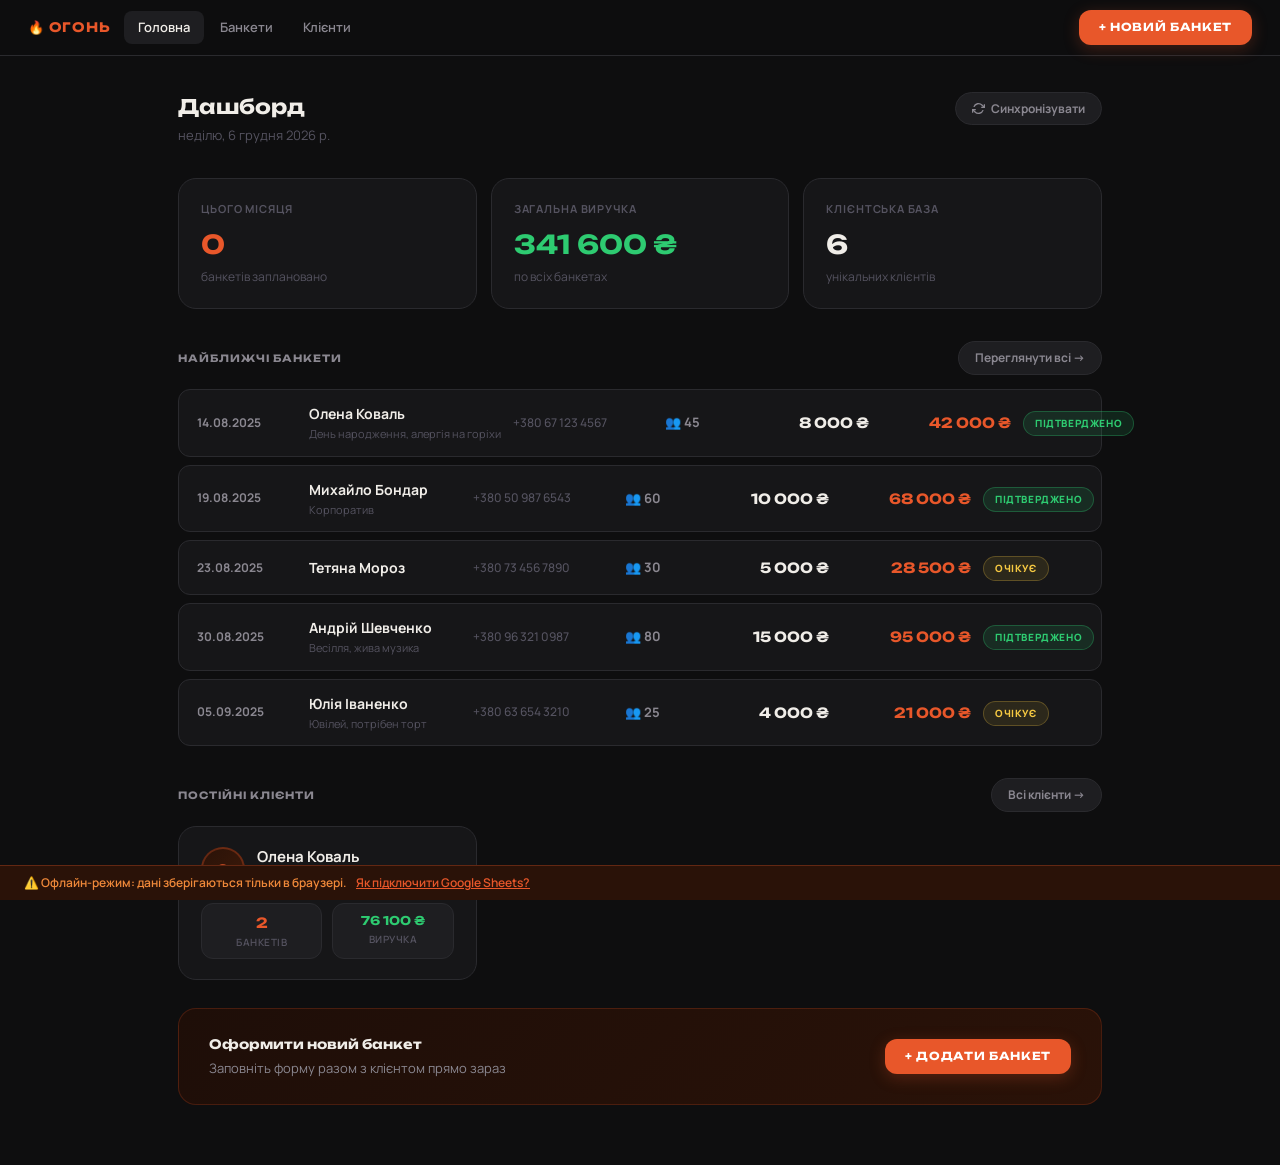
==== index.html @ e86dd775 "update" ====
<!DOCTYPE html>
<html lang="uk">
<head>
<meta charset="UTF-8"><meta name="viewport" content="width=device-width, initial-scale=1.0">
<title>Дашборд · ОГОнь Банкети</title>
<link rel="stylesheet" href="style.css">
</head>
<body>
<div class="top-bar">
  <div class="top-bar-logo" onclick="location.href='index.html'">🔥 ОГОнь</div>
  <nav class="top-bar-nav">
    <a class="nav-link active" href="index.html">Головна</a>
    <a class="nav-link" href="banquets.html">Банкети</a>
    <a class="nav-link" href="clients.html">Клієнти</a>
  </nav>
  <div class="tbs"></div>
  <a class="btn-primary" href="add.html">+ Новий банкет</a>
</div>

<div class="page-wrap fade-in">
  <div class="page-header">
    <div>
      <div class="page-title">Дашборд</div>
      <div class="page-sub" id="dashDate"></div>
    </div>
    <button class="btn-ghost" onclick="syncAll()">
      <svg width="13" height="13" viewBox="0 0 24 24" fill="none" stroke="currentColor" stroke-width="2.5"><path d="M23 4v6h-6"/><path d="M1 20v-6h6"/><path d="M3.51 9a9 9 0 0114.85-3.36L23 10M1 14l4.64 4.36A9 9 0 0020.49 15"/></svg>
      Синхронізувати
    </button>
  </div>

  <div class="stats-grid">
    <div class="stat-card acc"><div class="stat-label">Цього місяця</div><div class="stat-val" id="stMonth">—</div><div class="stat-sub">банкетів заплановано</div></div>
    <div class="stat-card grn"><div class="stat-label">Загальна виручка</div><div class="stat-val" id="stRev">—</div><div class="stat-sub">по всіх банкетах</div></div>
    <div class="stat-card"><div class="stat-label">Клієнтська база</div><div class="stat-val" id="stClients">—</div><div class="stat-sub">унікальних клієнтів</div></div>
  </div>

  <div class="section-head">
    <div class="section-title">Найближчі банкети</div>
    <a class="btn-ghost" href="banquets.html">Переглянути всі →</a>
  </div>
  <div class="banquet-list" id="dashList">
    <div class="loader-wrap"><div class="loader-dots"><span></span><span></span><span></span></div></div>
  </div>

  <div class="section-head" style="margin-top:32px">
    <div class="section-title">Постійні клієнти</div>
    <a class="btn-ghost" href="clients.html">Всі клієнти →</a>
  </div>
  <div class="clients-grid" id="repeatClients">
    <div class="loader-wrap"><div class="loader-dots"><span></span><span></span><span></span></div></div>
  </div>

  <div class="cta-block">
    <div><h3>Оформити новий банкет</h3><p>Заповніть форму разом з клієнтом прямо зараз</p></div>
    <a class="btn-primary" href="add.html">+ Додати банкет</a>
  </div>
</div>

<div class="toast" id="toast"></div>
<script src="db.js"></script>
<script>
db_seed();
renderOfflineBanner();

document.getElementById('dashDate').textContent =
  new Date().toLocaleDateString('uk-UA',{weekday:'long',day:'numeric',month:'long',year:'numeric'});

function render() {
  const banquets = db_getBanquetsSync();
  const clients  = db_getClientsSync();
  const now      = new Date();
  const mBanq    = banquets.filter(b => { const d=new Date(b.date); return d.getMonth()===now.getMonth()&&d.getFullYear()===now.getFullYear(); });
  const revenue  = banquets.reduce((s,b)=>s+(b.totalFinal||0),0);
  document.getElementById('stMonth').textContent   = mBanq.length;
  document.getElementById('stRev').textContent     = fmt(revenue);
  document.getElementById('stClients').textContent = clients.length;

  const upcoming = [...banquets].filter(b=>b.status!=='cancelled').sort((a,b)=>new Date(a.date)-new Date(b.date)).slice(0,5);
  const list = document.getElementById('dashList');
  if (!upcoming.length) {
    list.innerHTML = `<div class="empty-state"><div class="empty-icon">📅</div>Немає запланованих банкетів</div>`;
  } else {
    list.innerHTML = upcoming.map(b=>`
      <div class="banquet-row" style="grid-template-columns:100px 1fr 140px 72px 120px 130px 100px" onclick="goTo('banquet-detail.html',{id:'${b.id}'})">
        <div class="br-date">${fmtDate(b.date)}</div>
        <div><div class="br-name">${b.clientName}</div>${b.comment?`<div class="br-note">${b.comment.slice(0,40)}${b.comment.length>40?'…':''}</div>`:''}</div>
        <div class="br-phone">${b.clientPhone}</div>
        <div class="br-guests">👥 ${b.guests}</div>
        <div class="br-sum">${fmt(b.deposit)}</div>
        <div class="br-sum acc">${fmt(b.totalFinal)}</div>
        <div><span class="status-pill ${b.status}">${statusLabel(b.status)}</span></div>
      </div>`).join('');
  }

  const repeat = clients.map(c=>({...c,...db_getClientStats(c.id)})).filter(c=>c.count>=2).sort((a,b)=>b.count-a.count).slice(0,6);
  const rc = document.getElementById('repeatClients');
  if (!repeat.length) {
    rc.innerHTML = `<div class="empty-state" style="grid-column:1/-1"><div class="empty-icon">👥</div>Ще немає постійних клієнтів</div>`;
  } else {
    rc.innerHTML = repeat.map(c=>`
      <div class="client-card" onclick="goTo('client-detail.html',{id:'${c.id}'})">
        <div class="client-card-header">
          <div class="client-avatar">${c.name.charAt(0)}</div>
          <div><div class="client-name">${c.name}</div><div class="client-phone">${c.phone}</div></div>
        </div>
        <div class="client-stats">
          <div class="client-stat acc"><div class="client-stat-val">${c.count}</div><div class="client-stat-lbl">Банкетів</div></div>
          <div class="client-stat grn"><div class="client-stat-val" style="font-size:12px">${fmt(c.total)}</div><div class="client-stat-lbl">Виручка</div></div>
        </div>
      </div>`).join('');
  }
}

async function syncAll() {
  showToast('🔄 Синхронізація...');
  try {
    await db_getBanquets({sync:true});
    await db_getClients({sync:true});
    render();
    showToast('✅ Дані оновлено');
  } catch { showToast('⚠️ Помилка синхронізації'); }
}

render();
</script>
</body>
</html>
---- style.css ----
/* ══════════════════════════════════════════
   style.css — Shared · Ресторан ОГОнь
══════════════════════════════════════════ */
@import url('https://fonts.googleapis.com/css2?family=Unbounded:wght@400;600;700;900&family=Manrope:wght@400;500;600;700&display=swap');

:root {
  --bg:         #0e0e0f;
  --surface:    #161618;
  --surface2:   #1e1e21;
  --border:     #2a2a2e;
  --border2:    #383840;
  --accent:     #e8572a;
  --accent2:    #f0893a;
  --green:      #2ecb71;
  --red:        #e8392a;
  --yellow:     #f5c842;
  --text:       #f0ede8;
  --text-dim:   #8a8790;
  --text-muted: #555360;
  --radius:     12px;
  --radius-lg:  18px;
  --fh: 'Unbounded', sans-serif;
  --fb: 'Manrope', sans-serif;
}
*,*::before,*::after { box-sizing: border-box; margin: 0; padding: 0; }
html { scroll-behavior: smooth; }
body { font-family: var(--fb); background: var(--bg); color: var(--text); min-height: 100vh; line-height: 1.5; overflow-x: hidden; }
button { cursor: pointer; font-family: var(--fb); }
input,textarea,select { font-family: var(--fb); }
a { color: inherit; text-decoration: none; }
::-webkit-scrollbar { width: 4px; }
::-webkit-scrollbar-track { background: transparent; }
::-webkit-scrollbar-thumb { background: var(--border); border-radius: 4px; }

/* TOP BAR */
.top-bar { position: sticky; top: 0; z-index: 200; background: rgba(14,14,15,.95); backdrop-filter: blur(18px); border-bottom: 1px solid var(--border); display: flex; align-items: center; gap: 14px; padding: 0 28px; height: 56px; }
.top-bar-logo { font-family: var(--fh); font-size: 13px; font-weight: 700; color: var(--accent); letter-spacing: .06em; text-transform: uppercase; display: flex; align-items: center; gap: 7px; flex-shrink: 0; cursor: pointer; }
.top-bar-logo:hover { opacity: .85; }
.top-bar-nav { display: flex; gap: 2px; }
.nav-link { background: none; border: none; font-size: 13px; font-weight: 600; color: var(--text-dim); padding: 7px 14px; border-radius: 8px; transition: color .18s, background .18s; white-space: nowrap; display: inline-flex; align-items: center; }
.nav-link:hover { color: var(--text); background: var(--surface2); }
.nav-link.active { color: var(--text); background: var(--surface2); }
.tbs { flex: 1; }
.btn-primary { background: var(--accent); color: #fff; border: none; font-family: var(--fh); font-size: 11px; font-weight: 700; letter-spacing: .06em; text-transform: uppercase; padding: 9px 20px; border-radius: var(--radius); display: inline-flex; align-items: center; gap: 7px; transition: background .18s, transform .12s, box-shadow .18s; box-shadow: 0 4px 16px rgba(232,87,42,.25); flex-shrink: 0; }
.btn-primary:hover { background: var(--accent2); transform: translateY(-1px); box-shadow: 0 6px 22px rgba(232,87,42,.4); }
.btn-primary:active { transform: translateY(0); }

/* BACK / SECONDARY BUTTONS */
.btn-back { display: inline-flex; align-items: center; gap: 8px; background: var(--surface2); border: 1.5px solid var(--border); color: var(--text-dim); font-size: 13px; font-weight: 700; padding: 8px 16px; border-radius: var(--radius); transition: color .18s, border-color .18s; cursor: pointer; }
.btn-back:hover { color: var(--text); border-color: var(--border2); }
.btn-ghost { background: var(--surface2); border: 1.5px solid var(--border); color: var(--text-dim); font-size: 12px; font-weight: 700; padding: 7px 16px; border-radius: 20px; transition: color .18s, border-color .18s; display: inline-flex; align-items: center; gap: 6px; }
.btn-ghost:hover { color: var(--text); border-color: var(--border2); }

/* LAYOUT */
.page-wrap      { max-width: 980px; margin: 0 auto; padding: 36px 28px 60px; }
.page-wrap-wide { max-width: 1160px; margin: 0 auto; padding: 36px 28px 60px; }
.page-header    { display: flex; align-items: flex-start; justify-content: space-between; gap: 16px; margin-bottom: 32px; flex-wrap: wrap; }
.page-title     { font-family: var(--fh); font-size: 20px; font-weight: 700; color: var(--text); }
.page-sub       { font-size: 13px; color: var(--text-muted); margin-top: 4px; }
.section-head   { display: flex; align-items: center; justify-content: space-between; margin-bottom: 14px; }
.section-title  { font-family: var(--fh); font-size: 10px; font-weight: 700; letter-spacing: .1em; text-transform: uppercase; color: var(--text-dim); }

/* STATS */
.stats-grid { display: grid; grid-template-columns: repeat(3,1fr); gap: 14px; margin-bottom: 32px; }
.stat-card { background: var(--surface); border: 1px solid var(--border); border-radius: var(--radius-lg); padding: 22px; transition: border-color .2s; }
.stat-card:hover { border-color: var(--border2); }
.stat-label { font-size: 11px; font-weight: 700; letter-spacing: .08em; text-transform: uppercase; color: var(--text-muted); margin-bottom: 8px; }
.stat-val   { font-family: var(--fh); font-size: 26px; font-weight: 700; color: var(--text); }
.stat-sub   { font-size: 12px; color: var(--text-muted); margin-top: 4px; }
.stat-card.acc .stat-val { color: var(--accent); }
.stat-card.grn .stat-val { color: var(--green); }

/* STATUS PILL */
.status-pill { font-size: 10px; font-weight: 800; letter-spacing: .06em; text-transform: uppercase; padding: 4px 11px; border-radius: 20px; display: inline-block; white-space: nowrap; }
.status-pill.confirmed { background: rgba(46,203,113,.12); color: var(--green); border: 1px solid rgba(46,203,113,.3); }
.status-pill.pending   { background: rgba(245,200,66,.1); color: var(--yellow); border: 1px solid rgba(245,200,66,.25); }
.status-pill.cancelled { background: rgba(232,57,42,.1); color: var(--red); border: 1px solid rgba(232,57,42,.25); }

/* BANQUET ROW */
.banquet-list { display: flex; flex-direction: column; gap: 8px; }
.banquet-row { background: var(--surface); border: 1.5px solid var(--border); border-radius: var(--radius); padding: 13px 18px; display: grid; align-items: center; gap: 12px; transition: border-color .2s, background .18s; cursor: pointer; }
.banquet-row:hover { border-color: var(--border2); background: var(--surface2); }
.br-date  { font-size: 12px; font-weight: 700; color: var(--text-dim); }
.br-name  { font-size: 14px; font-weight: 700; color: var(--text); }
.br-note  { font-size: 11px; color: var(--text-muted); margin-top: 2px; overflow: hidden; text-overflow: ellipsis; white-space: nowrap; }
.br-phone { font-size: 12px; color: var(--text-muted); font-weight: 500; }
.br-guests { font-size: 13px; font-weight: 700; color: var(--text-dim); }
.br-sum  { font-family: var(--fh); font-size: 14px; font-weight: 700; color: var(--text); text-align: right; white-space: nowrap; }
.br-sum.acc { color: var(--accent); }

/* EMPTY STATE */
.empty-state { padding: 56px; text-align: center; color: var(--text-muted); font-size: 14px; background: var(--surface); border: 1.5px dashed var(--border); border-radius: var(--radius-lg); }
.empty-icon  { font-size: 36px; margin-bottom: 12px; opacity: .4; }

/* CTA BLOCK */
.cta-block { margin-top: 28px; background: linear-gradient(135deg, #1e0e08, #2a1208); border: 1.5px solid rgba(232,87,42,.2); border-radius: var(--radius-lg); padding: 26px 30px; display: flex; align-items: center; justify-content: space-between; gap: 20px; }
.cta-block h3 { font-family: var(--fh); font-size: 13px; font-weight: 700; color: var(--text); margin-bottom: 4px; }
.cta-block p  { font-size: 13px; color: var(--text-dim); }

/* TABLE */
.tbl-wrap { background: var(--surface); border: 1px solid var(--border); border-radius: var(--radius-lg); overflow: hidden; }
.tbl-head { display: grid; gap: 12px; padding: 11px 20px; background: var(--surface2); border-bottom: 1px solid var(--border); }
.th { font-size: 10px; font-weight: 800; letter-spacing: .1em; text-transform: uppercase; color: var(--text-muted); }
.tbl-body { display: flex; flex-direction: column; }
.tbl-row  { display: grid; gap: 12px; padding: 13px 20px; border-bottom: 1px solid var(--border); align-items: center; transition: background .15s; cursor: pointer; }
.tbl-row:last-child { border-bottom: none; }
.tbl-row:hover { background: var(--surface2); }
.td { font-size: 13px; color: var(--text); font-weight: 500; overflow: hidden; text-overflow: ellipsis; white-space: nowrap; }
.td.muted { color: var(--text-dim); }
.td.bold  { font-weight: 700; }
.td.mono  { font-family: var(--fh); font-size: 13px; font-weight: 700; }
.td.acc   { color: var(--accent); font-weight: 700; }
.td.grn   { color: var(--green); font-weight: 700; }

/* LOADER */
.loader-dots { display: flex; justify-content: center; gap: 6px; margin-bottom: 10px; }
.loader-dots span { width: 7px; height: 7px; border-radius: 50%; background: var(--accent); animation: bounce .9s ease-in-out infinite; }
.loader-dots span:nth-child(2) { animation-delay: .15s; }
.loader-dots span:nth-child(3) { animation-delay: .3s; }
@keyframes bounce { 0%,80%,100%{transform:scale(.5);opacity:.4} 40%{transform:scale(1);opacity:1} }
.loader-wrap { padding: 48px; text-align: center; color: var(--text-muted); font-size: 13px; }

/* SEARCH / FILTERS */
.controls-row { display: flex; gap: 10px; align-items: center; flex-wrap: wrap; }
.search-input { background: var(--surface2); border: 1.5px solid var(--border); border-radius: var(--radius); color: var(--text); font-size: 14px; font-weight: 500; padding: 9px 14px; outline: none; transition: border-color .2s; }
.search-input:focus { border-color: var(--accent); }
.search-input::placeholder { color: var(--text-muted); }
.filter-tabs { display: flex; gap: 6px; flex-wrap: wrap; margin-bottom: 18px; }
.filter-tab  { background: var(--surface2); border: 1.5px solid var(--border); border-radius: 20px; padding: 6px 16px; font-size: 12px; font-weight: 700; color: var(--text-dim); transition: all .18s; }
.filter-tab:hover  { color: var(--text); border-color: var(--border2); }
.filter-tab.active { background: var(--accent); border-color: var(--accent); color: #fff; }

/* PAGINATION */
.pagination { display: flex; align-items: center; justify-content: center; gap: 6px; margin-top: 20px; }
.page-btn   { background: var(--surface); border: 1.5px solid var(--border); color: var(--text-dim); font-size: 13px; font-weight: 700; width: 36px; height: 36px; border-radius: 8px; display: flex; align-items: center; justify-content: center; transition: all .18s; }
.page-btn:hover { border-color: var(--text-dim); color: var(--text); }
.page-btn.cur   { background: var(--accent); border-color: var(--accent); color: #fff; }
.page-info { font-size: 12px; color: var(--text-muted); text-align: center; margin-top: 8px; }

/* DETAIL LAYOUT */
.detail-grid { display: grid; grid-template-columns: 340px 1fr; gap: 20px; align-items: start; }
.info-card   { background: var(--surface); border: 1px solid var(--border); border-radius: var(--radius-lg); padding: 24px; }
.info-card-title { font-family: var(--fh); font-size: 10px; font-weight: 700; letter-spacing: .1em; text-transform: uppercase; color: var(--text-muted); margin-bottom: 18px; display: flex; align-items: center; gap: 8px; }
.info-card-title::after { content: ''; flex: 1; height: 1px; background: var(--border); }
.info-row   { display: flex; justify-content: space-between; align-items: flex-start; gap: 12px; padding: 9px 0; border-bottom: 1px solid var(--border); }
.info-row:last-child { border-bottom: none; }
.info-key   { font-size: 12px; color: var(--text-muted); font-weight: 600; white-space: nowrap; }
.info-val   { font-size: 13px; font-weight: 700; color: var(--text); text-align: right; }
.info-val.acc { color: var(--accent); }
.info-val.grn { color: var(--green); }

/* DISHES LIST */
.dishes-list  { display: flex; flex-direction: column; gap: 8px; }
.dish-row     { background: var(--surface); border: 1px solid var(--border); border-radius: var(--radius); padding: 11px 15px; display: flex; align-items: center; gap: 14px; }
.dish-row-name     { flex: 1; font-size: 14px; font-weight: 700; color: var(--text); }
.dish-row-qty      { font-size: 12px; font-weight: 700; color: var(--text-muted); background: var(--surface2); border: 1px solid var(--border); border-radius: 8px; padding: 4px 12px; white-space: nowrap; }
.dish-row-price    { font-size: 13px; font-weight: 600; color: var(--text-muted); white-space: nowrap; }
.dish-row-subtotal { font-family: var(--fh); font-size: 13px; font-weight: 700; color: var(--accent); white-space: nowrap; text-align: right; min-width: 80px; }

/* CLIENTS GRID */
.clients-grid { display: grid; grid-template-columns: repeat(auto-fill, minmax(280px, 1fr)); gap: 14px; }
.client-card  { background: var(--surface); border: 1.5px solid var(--border); border-radius: var(--radius-lg); padding: 20px 22px; cursor: pointer; transition: border-color .2s, transform .15s, box-shadow .2s; display: flex; flex-direction: column; gap: 12px; }
.client-card:hover { border-color: var(--border2); transform: translateY(-2px); box-shadow: 0 8px 28px rgba(0,0,0,.35); }
.client-card-header { display: flex; align-items: flex-start; gap: 12px; }
.client-avatar { width: 44px; height: 44px; border-radius: 50%; flex-shrink: 0; background: linear-gradient(135deg,#2a1208,#3d1a0a); border: 2px solid rgba(232,87,42,.3); display: flex; align-items: center; justify-content: center; font-family: var(--fh); font-size: 14px; font-weight: 700; color: var(--accent); }
.client-name  { font-size: 15px; font-weight: 700; color: var(--text); line-height: 1.3; }
.client-phone { font-size: 12px; color: var(--text-muted); margin-top: 2px; font-weight: 500; }
.client-stats     { display: flex; gap: 10px; }
.client-stat      { background: var(--surface2); border: 1px solid var(--border); border-radius: var(--radius); padding: 8px 12px; flex: 1; text-align: center; }
.client-stat-val  { font-family: var(--fh); font-size: 14px; font-weight: 700; color: var(--text); }
.client-stat-lbl  { font-size: 10px; color: var(--text-muted); font-weight: 600; text-transform: uppercase; letter-spacing: .05em; margin-top: 2px; }
.client-stat.acc .client-stat-val { color: var(--accent); }
.client-stat.grn .client-stat-val { color: var(--green); }

/* MODAL */
.modal-overlay { position: fixed; inset: 0; background: rgba(0,0,0,.76); backdrop-filter: blur(8px); z-index: 1000; display: flex; align-items: center; justify-content: center; opacity: 0; pointer-events: none; transition: opacity .28s; }
.modal-overlay.vis { opacity: 1; pointer-events: all; }
.modal { background: var(--surface); border: 1px solid var(--border); border-radius: 24px; padding: 36px 32px; max-width: 520px; width: 92%; text-align: center; transform: scale(.9); transition: transform .28s cubic-bezier(.34,1.56,.64,1); box-shadow: 0 32px 80px rgba(0,0,0,.6); }
.modal-overlay.vis .modal { transform: scale(1); }
.modal-icon    { font-size: 50px; margin-bottom: 12px; display: block; }
.modal-title   { font-family: var(--fh); font-size: 18px; font-weight: 700; margin-bottom: 8px; }
.modal-sub     { font-size: 13px; color: var(--text-dim); margin-bottom: 18px; line-height: 1.6; }
.modal-summary { background: var(--surface2); border: 1px solid var(--border); border-radius: var(--radius); padding: 15px; text-align: left; font-size: 12px; color: var(--text-dim); line-height: 1.9; margin-bottom: 20px; max-height: 220px; overflow-y: auto; }
.modal-summary b { color: var(--text); }
.modal-btns { display: flex; gap: 10px; }
.modal-btn { flex: 1; padding: 13px; border-radius: var(--radius); font-family: var(--fh); font-size: 11px; font-weight: 700; letter-spacing: .05em; text-transform: uppercase; border: none; transition: all .18s; cursor: pointer; }
.modal-btn.pri { background: var(--accent); color: #fff; box-shadow: 0 4px 16px rgba(232,87,42,.28); }
.modal-btn.pri:hover { background: var(--accent2); }
.modal-btn.sec { background: var(--surface2); border: 1.5px solid var(--border); color: var(--text-dim); }
.modal-btn.sec:hover { border-color: var(--text-dim); color: var(--text); }

/* TOAST */
.toast { position: fixed; bottom: 72px; left: 50%; transform: translateX(-50%) translateY(16px); background: var(--surface2); border: 1px solid var(--border); color: var(--text); border-radius: 24px; padding: 11px 24px; font-size: 13px; font-weight: 700; opacity: 0; transition: all .28s; pointer-events: none; z-index: 999; white-space: nowrap; box-shadow: 0 8px 32px rgba(0,0,0,.4); }
.toast.show { opacity: 1; transform: translateX(-50%) translateY(0); }

/* FORM ELEMENTS */
.panel-title { font-family: var(--fh); font-size: 10px; font-weight: 700; letter-spacing: .12em; text-transform: uppercase; color: var(--text-muted); margin-bottom: 14px; display: flex; align-items: center; gap: 8px; }
.panel-title::after { content: ''; flex: 1; height: 1px; background: var(--border); }
.form-group { display: flex; flex-direction: column; gap: 5px; margin-bottom: 11px; }
.form-group:last-child { margin-bottom: 0; }
label { font-size: 11px; font-weight: 700; letter-spacing: .06em; text-transform: uppercase; color: var(--text-dim); }
.form-input { background: var(--surface2); border: 1.5px solid var(--border); border-radius: var(--radius); color: var(--text); font-size: 14px; font-weight: 500; padding: 10px 13px; outline: none; transition: border-color .2s, box-shadow .2s; width: 100%; -webkit-appearance: none; }
.form-input:focus { border-color: var(--accent); box-shadow: 0 0 0 3px rgba(232,87,42,.12); }
.form-input.err { border-color: var(--red); box-shadow: 0 0 0 3px rgba(232,57,42,.1); }
.form-input::placeholder { color: var(--text-muted); }
textarea.form-input { resize: vertical; min-height: 72px; }
select.form-input { cursor: pointer; }
.ferr { font-size: 11px; color: var(--red); font-weight: 600; display: none; }
.ferr.show { display: block; }

/* CHIPS */
.chips { display: flex; gap: 6px; flex-wrap: wrap; }
.chip  { background: var(--surface2); border: 1.5px solid var(--border); border-radius: 20px; padding: 5px 14px; font-size: 12px; font-weight: 700; color: var(--text-dim); transition: all .18s; white-space: nowrap; user-select: none; cursor: pointer; }
.chip:hover { border-color: var(--text-dim); color: var(--text); }
.chip.s-on  { background: rgba(232,87,42,.15); border-color: var(--accent); color: var(--accent); }
.chip.d-on  { background: rgba(46,203,113,.12); border-color: var(--green); color: var(--green); }

/* ANIMATION */
.fade-in { animation: fadeIn .22s ease; }
@keyframes fadeIn { from{opacity:0;transform:translateY(6px)} to{opacity:1;transform:translateY(0)} }
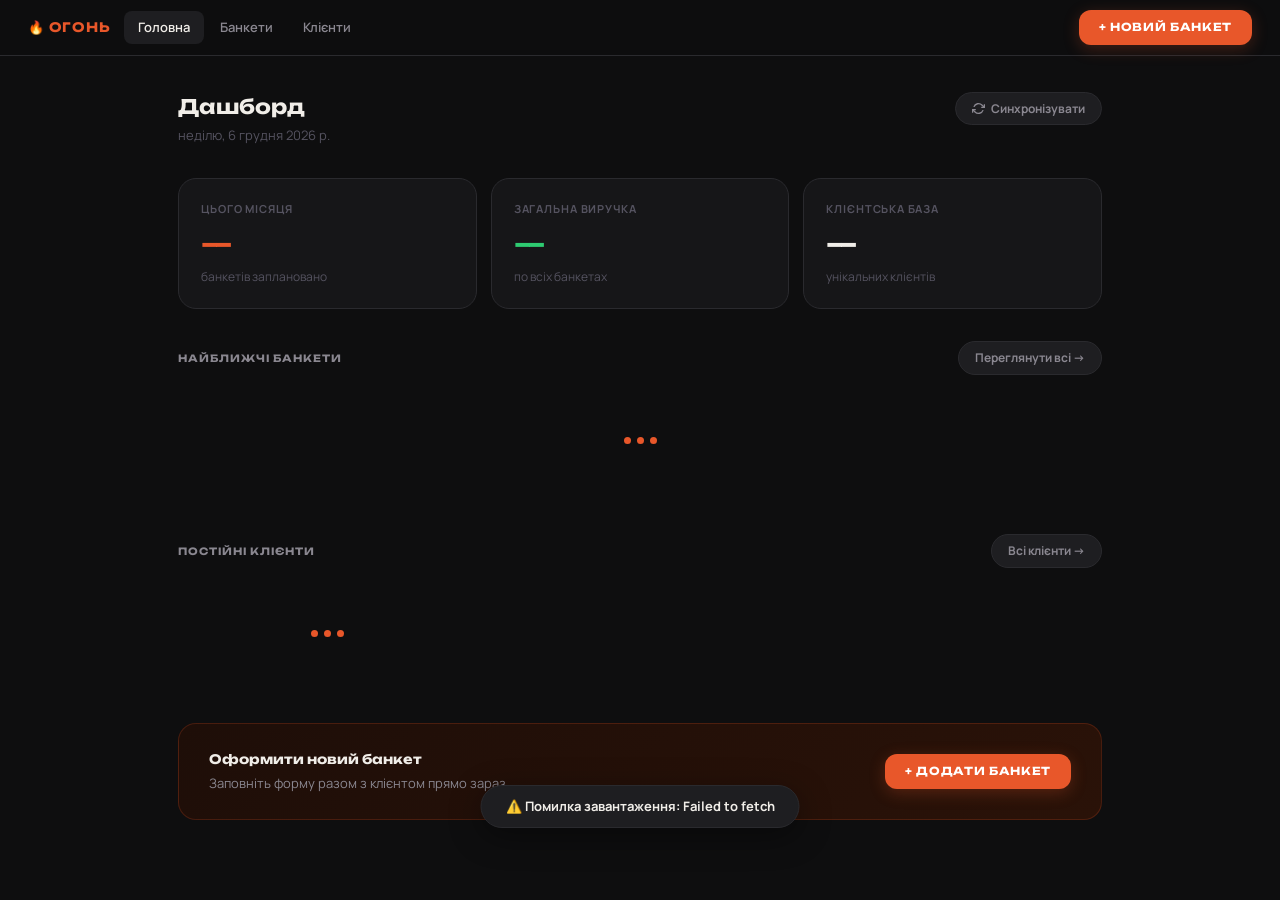
==== commit 54c5696e: "update" ====
--- a/index.html
+++ b/index.html
@@ -66,60 +66,60 @@
 document.getElementById('dashDate').textContent =
   new Date().toLocaleDateString('uk-UA',{weekday:'long',day:'numeric',month:'long',year:'numeric'});
 
-function render() {
-  const banquets = db_getBanquetsSync();
-  const clients  = db_getClientsSync();
-  const now      = new Date();
-  const mBanq    = banquets.filter(b => { const d=new Date(b.date); return d.getMonth()===now.getMonth()&&d.getFullYear()===now.getFullYear(); });
-  const revenue  = banquets.reduce((s,b)=>s+(b.totalFinal||0),0);
-  document.getElementById('stMonth').textContent   = mBanq.length;
-  document.getElementById('stRev').textContent     = fmt(revenue);
-  document.getElementById('stClients').textContent = clients.length;
+async function render() {
+  try {
+    const [banquets, clients] = await Promise.all([db_getBanquets(), db_getClients()]);
+    const now   = new Date();
+    const mBanq = banquets.filter(b => { const d=new Date(b.date); return d.getMonth()===now.getMonth()&&d.getFullYear()===now.getFullYear(); });
+    const revenue = banquets.reduce((s,b)=>s+(b.totalFinal||0),0);
+    document.getElementById('stMonth').textContent   = mBanq.length;
+    document.getElementById('stRev').textContent     = fmt(revenue);
+    document.getElementById('stClients').textContent = clients.length;
 
-  const upcoming = [...banquets].filter(b=>b.status!=='cancelled').sort((a,b)=>new Date(a.date)-new Date(b.date)).slice(0,5);
-  const list = document.getElementById('dashList');
-  if (!upcoming.length) {
-    list.innerHTML = `<div class="empty-state"><div class="empty-icon">📅</div>Немає запланованих банкетів</div>`;
-  } else {
-    list.innerHTML = upcoming.map(b=>`
-      <div class="banquet-row" style="grid-template-columns:100px 1fr 140px 72px 120px 130px 100px" onclick="goTo('banquet-detail.html',{id:'${b.id}'})">
-        <div class="br-date">${fmtDate(b.date)}</div>
-        <div><div class="br-name">${b.clientName}</div>${b.comment?`<div class="br-note">${b.comment.slice(0,40)}${b.comment.length>40?'…':''}</div>`:''}</div>
-        <div class="br-phone">${b.clientPhone}</div>
-        <div class="br-guests">👥 ${b.guests}</div>
-        <div class="br-sum">${fmt(b.deposit)}</div>
-        <div class="br-sum acc">${fmt(b.totalFinal)}</div>
-        <div><span class="status-pill ${b.status}">${statusLabel(b.status)}</span></div>
-      </div>`).join('');
-  }
+    const upcoming = [...banquets].filter(b=>b.status!=='cancelled').sort((a,b)=>new Date(a.date)-new Date(b.date)).slice(0,5);
+    const list = document.getElementById('dashList');
+    if (!upcoming.length) {
+      list.innerHTML = `<div class="empty-state"><div class="empty-icon">📅</div>Немає запланованих банкетів</div>`;
+    } else {
+      list.innerHTML = upcoming.map(b=>`
+        <div class="banquet-row" style="grid-template-columns:100px 1fr 140px 72px 120px 130px 100px" onclick="goTo('banquet-detail.html',{id:'${b.id}'})">
+          <div class="br-date">${fmtDate(b.date)}</div>
+          <div><div class="br-name">${b.clientName}</div>${b.comment?`<div class="br-note">${b.comment.slice(0,40)}${b.comment.length>40?'…':''}</div>`:''}</div>
+          <div class="br-phone">${b.clientPhone}</div>
+          <div class="br-guests">👥 ${b.guests}</div>
+          <div class="br-sum">${fmt(b.deposit)}</div>
+          <div class="br-sum acc">${fmt(b.totalFinal)}</div>
+          <div><span class="status-pill ${b.status}">${statusLabel(b.status)}</span></div>
+        </div>`).join('');
+    }
 
-  const repeat = clients.map(c=>({...c,...db_getClientStats(c.id)})).filter(c=>c.count>=2).sort((a,b)=>b.count-a.count).slice(0,6);
-  const rc = document.getElementById('repeatClients');
-  if (!repeat.length) {
-    rc.innerHTML = `<div class="empty-state" style="grid-column:1/-1"><div class="empty-icon">👥</div>Ще немає постійних клієнтів</div>`;
-  } else {
-    rc.innerHTML = repeat.map(c=>`
-      <div class="client-card" onclick="goTo('client-detail.html',{id:'${c.id}'})">
-        <div class="client-card-header">
-          <div class="client-avatar">${c.name.charAt(0)}</div>
-          <div><div class="client-name">${c.name}</div><div class="client-phone">${c.phone}</div></div>
-        </div>
-        <div class="client-stats">
-          <div class="client-stat acc"><div class="client-stat-val">${c.count}</div><div class="client-stat-lbl">Банкетів</div></div>
-          <div class="client-stat grn"><div class="client-stat-val" style="font-size:12px">${fmt(c.total)}</div><div class="client-stat-lbl">Виручка</div></div>
-        </div>
-      </div>`).join('');
+    const statsArr = await Promise.all(clients.map(async c => ({...c, ...await db_getClientStats(c.id)})));
+    const repeat   = statsArr.filter(c=>c.count>=2).sort((a,b)=>b.count-a.count).slice(0,6);
+    const rc = document.getElementById('repeatClients');
+    if (!repeat.length) {
+      rc.innerHTML = `<div class="empty-state" style="grid-column:1/-1"><div class="empty-icon">👥</div>Ще немає постійних клієнтів</div>`;
+    } else {
+      rc.innerHTML = repeat.map(c=>`
+        <div class="client-card" onclick="goTo('client-detail.html',{id:'${c.id}'})">
+          <div class="client-card-header">
+            <div class="client-avatar">${c.name.charAt(0)}</div>
+            <div><div class="client-name">${c.name}</div><div class="client-phone">${c.phone}</div></div>
+          </div>
+          <div class="client-stats">
+            <div class="client-stat acc"><div class="client-stat-val">${c.count}</div><div class="client-stat-lbl">Банкетів</div></div>
+            <div class="client-stat grn"><div class="client-stat-val" style="font-size:12px">${fmt(c.total)}</div><div class="client-stat-lbl">Виручка</div></div>
+          </div>
+        </div>`).join('');
+    }
+  } catch(err) {
+    showToast('⚠️ Помилка завантаження: ' + err.message);
   }
 }
 
 async function syncAll() {
-  showToast('🔄 Синхронізація...');
-  try {
-    await db_getBanquets({sync:true});
-    await db_getClients({sync:true});
-    render();
-    showToast('✅ Дані оновлено');
-  } catch { showToast('⚠️ Помилка синхронізації'); }
+  showToast('🔄 Оновлення...');
+  try { await render(); showToast('✅ Дані оновлено'); }
+  catch { showToast('⚠️ Помилка'); }
 }
 
 render();
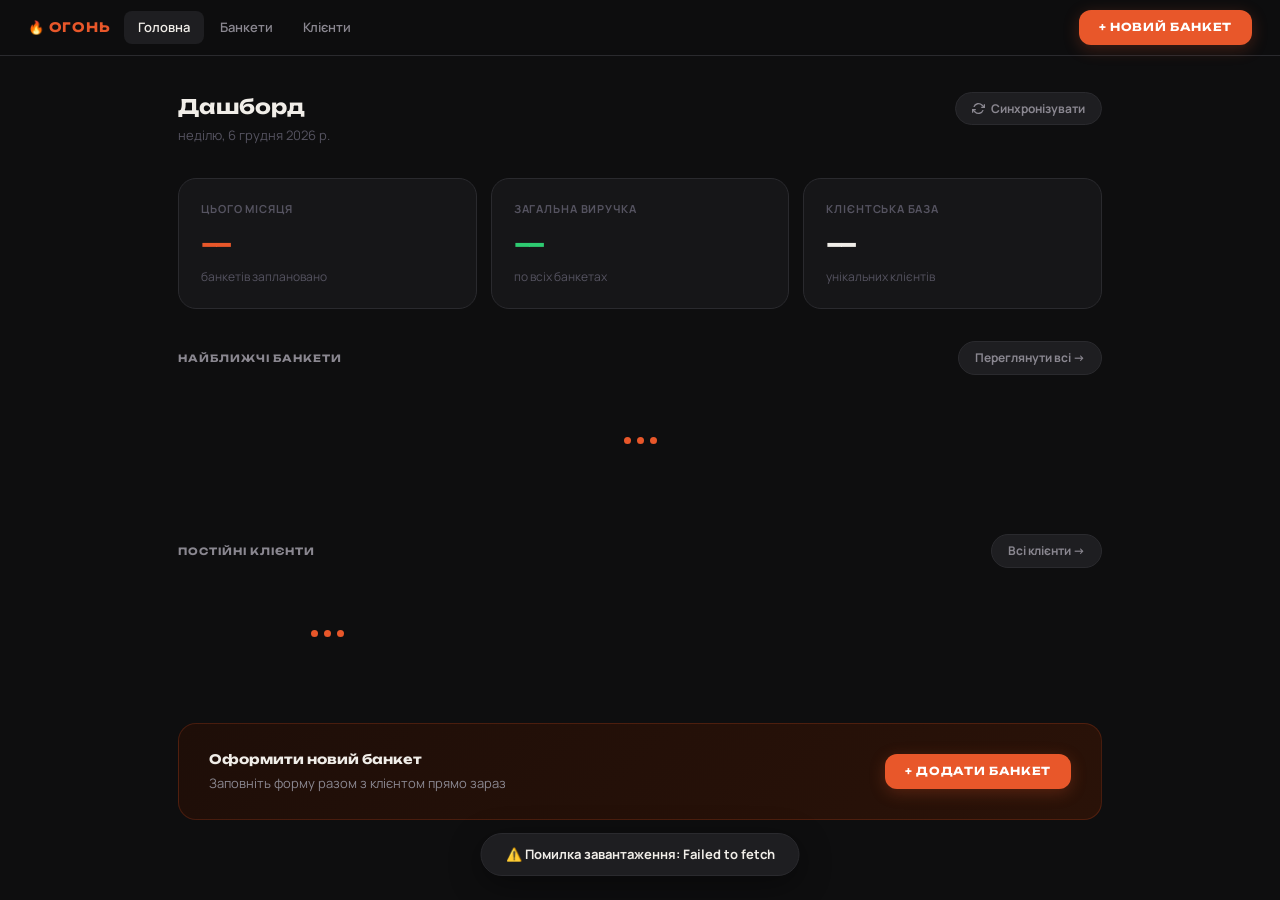
==== commit 5f120b3b: "upd" ====
--- a/index.html
+++ b/index.html
@@ -4,6 +4,20 @@
 <meta charset="UTF-8"><meta name="viewport" content="width=device-width, initial-scale=1.0">
 <title>Дашборд · ОГОнь Банкети</title>
 <link rel="stylesheet" href="style.css">
+<style>
+@media (max-width: 768px) {
+  /* Banquet rows on dashboard — card style */
+  .banquet-row {
+    display: flex !important;
+    flex-direction: column;
+    gap: 5px;
+    padding: 14px 16px;
+  }
+  .dash-row-top { display: flex; justify-content: space-between; align-items: flex-start; }
+  .dash-row-meta { display: flex; gap: 10px; align-items: center; flex-wrap: wrap; }
+  .dash-row-bottom { display: flex; justify-content: space-between; align-items: center; padding-top: 8px; border-top: 1px solid var(--border); margin-top: 4px; }
+}
+</style>
 </head>
 <body>
 <div class="top-bar">
@@ -66,6 +80,8 @@
 document.getElementById('dashDate').textContent =
   new Date().toLocaleDateString('uk-UA',{weekday:'long',day:'numeric',month:'long',year:'numeric'});
 
+const isMobile = () => window.innerWidth <= 768;
+
 async function render() {
   try {
     const [banquets, clients] = await Promise.all([db_getBanquets(), db_getClients()]);
@@ -80,6 +96,23 @@
     const list = document.getElementById('dashList');
     if (!upcoming.length) {
       list.innerHTML = `<div class="empty-state"><div class="empty-icon">📅</div>Немає запланованих банкетів</div>`;
+    } else if (isMobile()) {
+      list.innerHTML = upcoming.map(b=>`
+        <div class="banquet-row" onclick="goTo('banquet-detail.html',{id:'${b.id}'})">
+          <div class="dash-row-top">
+            <div class="br-name">${b.clientName}</div>
+            <div class="br-date">${fmtDate(b.date)}</div>
+          </div>
+          <div class="dash-row-meta">
+            <span class="br-phone">${b.clientPhone}</span>
+            <span class="br-guests">👥 ${b.guests}</span>
+            <span class="status-pill ${b.status}">${statusLabel(b.status)}</span>
+          </div>
+          <div class="dash-row-bottom">
+            <span class="br-sum">${fmt(b.deposit)}</span>
+            <span class="br-sum acc">${fmt(b.totalFinal)}</span>
+          </div>
+        </div>`).join('');
     } else {
       list.innerHTML = upcoming.map(b=>`
         <div class="banquet-row" style="grid-template-columns:100px 1fr 140px 72px 120px 130px 100px" onclick="goTo('banquet-detail.html',{id:'${b.id}'})">
--- a/style.css
+++ b/style.css
@@ -190,7 +190,7 @@
 .modal-btn.sec:hover { border-color: var(--text-dim); color: var(--text); }
 
 /* TOAST */
-.toast { position: fixed; bottom: 72px; left: 50%; transform: translateX(-50%) translateY(16px); background: var(--surface2); border: 1px solid var(--border); color: var(--text); border-radius: 24px; padding: 11px 24px; font-size: 13px; font-weight: 700; opacity: 0; transition: all .28s; pointer-events: none; z-index: 999; white-space: nowrap; box-shadow: 0 8px 32px rgba(0,0,0,.4); }
+.toast { position: fixed; bottom: 24px; left: 50%; transform: translateX(-50%) translateY(16px); background: var(--surface2); border: 1px solid var(--border); color: var(--text); border-radius: 24px; padding: 11px 24px; font-size: 13px; font-weight: 700; opacity: 0; transition: all .28s; pointer-events: none; z-index: 999; white-space: nowrap; box-shadow: 0 8px 32px rgba(0,0,0,.4); }
 .toast.show { opacity: 1; transform: translateX(-50%) translateY(0); }
 
 /* FORM ELEMENTS */
@@ -218,3 +218,90 @@
 /* ANIMATION */
 .fade-in { animation: fadeIn .22s ease; }
 @keyframes fadeIn { from{opacity:0;transform:translateY(6px)} to{opacity:1;transform:translateY(0)} }
+
+/* ══════════════════════════════════════════
+   MOBILE RESPONSIVE — max-width: 768px
+══════════════════════════════════════════ */
+@media (max-width: 768px) {
+  /* Top bar */
+  .top-bar { padding: 0 16px; gap: 10px; }
+  .top-bar-nav { display: none; }
+  .btn-primary { font-size: 10px; padding: 8px 14px; }
+
+  /* Page wrap */
+  .page-wrap, .page-wrap-wide { padding: 20px 16px 48px; }
+
+  /* Page header */
+  .page-header { flex-direction: column; align-items: flex-start; gap: 12px; margin-bottom: 20px; }
+  .page-title { font-size: 17px; }
+
+  /* Stats grid — 1 column on very small, 2 on medium mobile */
+  .stats-grid { grid-template-columns: repeat(2, 1fr); gap: 10px; margin-bottom: 20px; }
+  .stat-card { padding: 14px 16px; }
+  .stat-val { font-size: 20px; }
+
+  /* Controls row */
+  .controls-row { width: 100%; }
+  .search-input { width: 100% !important; }
+
+  /* Filter tabs */
+  .filter-tabs { gap: 5px; margin-bottom: 14px; overflow-x: auto; flex-wrap: nowrap; padding-bottom: 2px; scrollbar-width: none; }
+  .filter-tabs::-webkit-scrollbar { display: none; }
+  .filter-tab { flex-shrink: 0; padding: 5px 12px; font-size: 11px; }
+
+  /* TABLE → card layout */
+  .tbl-wrap { border-radius: var(--radius); overflow: visible; background: transparent; border: none; }
+  .tbl-head { display: none; }
+  .tbl-body { display: flex; flex-direction: column; gap: 8px; }
+  .tbl-row {
+    display: flex !important;
+    flex-direction: column;
+    gap: 6px;
+    padding: 14px 16px;
+    border-radius: var(--radius);
+    border: 1.5px solid var(--border);
+    background: var(--surface);
+  }
+  .tbl-row .td { white-space: normal; font-size: 13px; }
+  .tbl-row .td.muted { font-size: 11px; color: var(--text-muted); }
+  .tbl-row .td.bold { font-size: 15px; }
+  .tbl-row .td.mono.acc { font-size: 15px; }
+
+  /* Banquet rows → cards */
+  .banquet-row {
+    display: flex !important;
+    flex-direction: column;
+    gap: 6px;
+    padding: 14px 16px;
+    border-radius: var(--radius);
+  }
+  .banquet-row .br-name { font-size: 15px; }
+  .banquet-row .br-sum { text-align: left; }
+
+  /* Detail grid → single column */
+  .detail-grid { grid-template-columns: 1fr !important; }
+  .info-card { padding: 18px; }
+
+  /* Section head */
+  .section-head { flex-wrap: wrap; gap: 8px; }
+
+  /* Client cards */
+  .clients-grid { grid-template-columns: 1fr; gap: 10px; }
+
+  /* CTA block */
+  .cta-block { flex-direction: column; align-items: flex-start; padding: 20px 18px; gap: 16px; }
+
+  /* Modal */
+  .modal { padding: 28px 20px; border-radius: 20px; }
+  .modal-btns { flex-direction: column; }
+
+  /* Toast */
+  .toast { bottom: 16px; max-width: calc(100vw - 32px); white-space: normal; text-align: center; }
+
+  /* Pagination */
+  .pagination { flex-wrap: wrap; gap: 4px; }
+}
+
+@media (max-width: 400px) {
+  .stats-grid { grid-template-columns: 1fr; }
+}
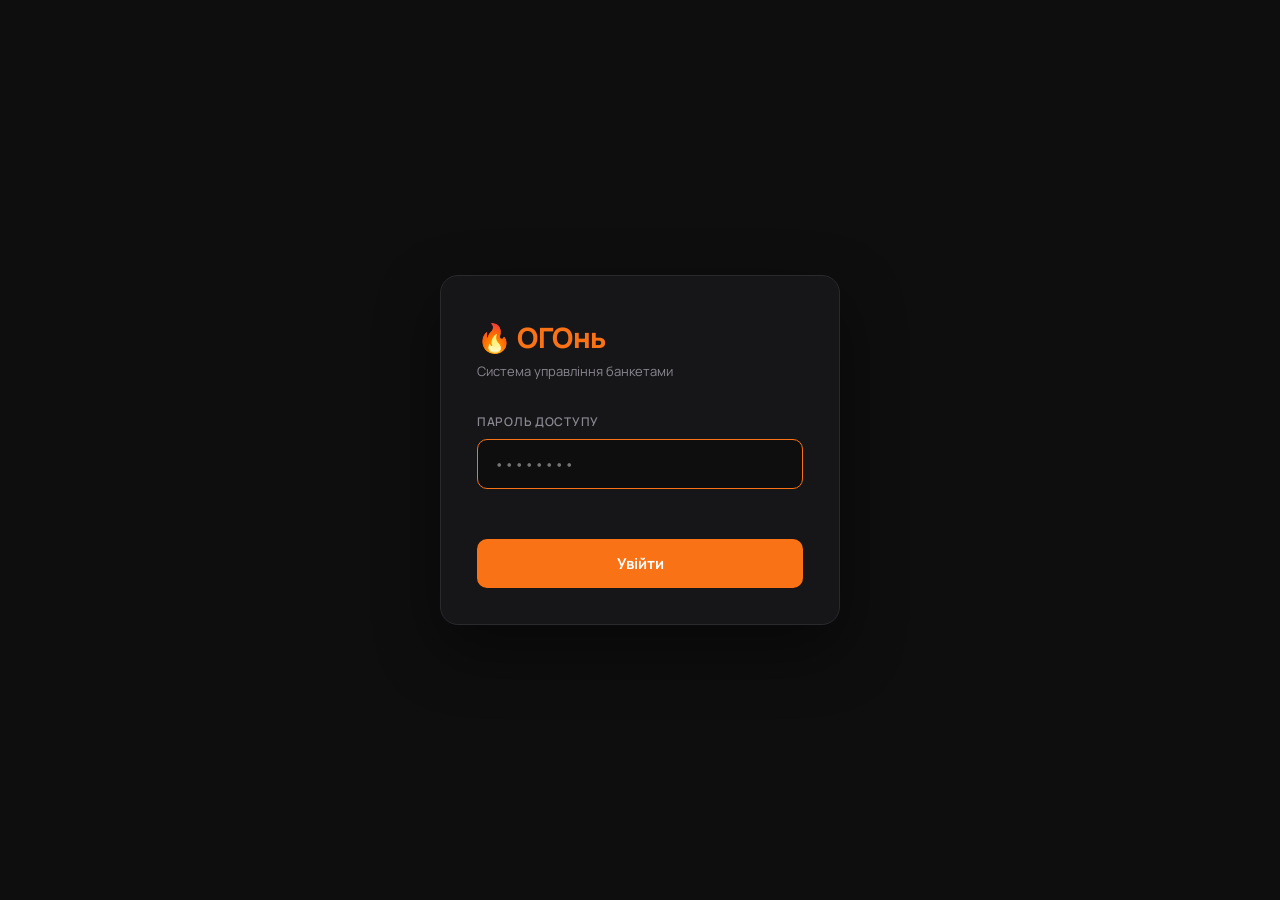
==== commit ee3dd34e: "upd" ====
--- a/index.html
+++ b/index.html
@@ -1,27 +1,30 @@
 <!DOCTYPE html>
 <html lang="uk">
 <head>
-<meta charset="UTF-8"><meta name="viewport" content="width=device-width, initial-scale=1.0">
+<meta charset="UTF-8">
+<script src="auth.js"></script><meta name="viewport" content="width=device-width, initial-scale=1.0">
 <title>Дашборд · ОГОнь Банкети</title>
 <link rel="stylesheet" href="style.css">
 <style>
+.stats-grid-4 {
+  display: grid;
+  grid-template-columns: repeat(4, 1fr);
+  gap: 14px;
+  margin-bottom: 32px;
+}
 @media (max-width: 768px) {
-  /* Banquet rows on dashboard — card style */
-  .banquet-row {
-    display: flex !important;
-    flex-direction: column;
-    gap: 5px;
-    padding: 14px 16px;
-  }
-  .dash-row-top { display: flex; justify-content: space-between; align-items: flex-start; }
-  .dash-row-meta { display: flex; gap: 10px; align-items: center; flex-wrap: wrap; }
+  .stats-grid-4 { grid-template-columns: repeat(2, 1fr); gap: 10px; margin-bottom: 20px; }
+  .stats-grid-4 .stat-card { padding: 14px 16px; }
+  .stats-grid-4 .stat-val  { font-size: 22px; }
+  .banquet-row { display: flex !important; flex-direction: column; gap: 5px; padding: 14px 16px; }
+  .dash-row-top    { display: flex; justify-content: space-between; align-items: flex-start; }
+  .dash-row-meta   { display: flex; gap: 10px; align-items: center; flex-wrap: wrap; }
   .dash-row-bottom { display: flex; justify-content: space-between; align-items: center; padding-top: 8px; border-top: 1px solid var(--border); margin-top: 4px; }
 }
 </style>
 </head>
 <body>
 <div class="top-bar">
-  <div class="top-bar-logo" onclick="location.href='index.html'">🔥 ОГОнь</div>
   <nav class="top-bar-nav">
     <a class="nav-link active" href="index.html">Головна</a>
     <a class="nav-link" href="banquets.html">Банкети</a>
@@ -39,25 +42,49 @@
     </div>
     <button class="btn-ghost" onclick="syncAll()">
       <svg width="13" height="13" viewBox="0 0 24 24" fill="none" stroke="currentColor" stroke-width="2.5"><path d="M23 4v6h-6"/><path d="M1 20v-6h6"/><path d="M3.51 9a9 9 0 0114.85-3.36L23 10M1 14l4.64 4.36A9 9 0 0020.49 15"/></svg>
-      Синхронізувати
+      Оновити
     </button>
   </div>
 
-  <div class="stats-grid">
-    <div class="stat-card acc"><div class="stat-label">Цього місяця</div><div class="stat-val" id="stMonth">—</div><div class="stat-sub">банкетів заплановано</div></div>
-    <div class="stat-card grn"><div class="stat-label">Загальна виручка</div><div class="stat-val" id="stRev">—</div><div class="stat-sub">по всіх банкетах</div></div>
-    <div class="stat-card"><div class="stat-label">Клієнтська база</div><div class="stat-val" id="stClients">—</div><div class="stat-sub">унікальних клієнтів</div></div>
+  <div class="stats-grid-4">
+    <div class="stat-card acc">
+      <div class="stat-label">Цього місяця</div>
+      <div class="stat-val" id="stTotal">—</div>
+      <div class="stat-sub">всього банкетів</div>
+    </div>
+    <div class="stat-card" style="border-color:rgba(46,203,113,.25)">
+      <div class="stat-label">Майбутні</div>
+      <div class="stat-val" id="stUpcoming" style="color:var(--green)">—</div>
+      <div class="stat-sub">ще попереду</div>
+    </div>
+    <div class="stat-card">
+      <div class="stat-label">Пройшли</div>
+      <div class="stat-val" id="stPassed" style="color:var(--text-dim)">—</div>
+      <div class="stat-sub">вже відбулися</div>
+    </div>
+    <div class="stat-card">
+      <div class="stat-label">Скасовано</div>
+      <div class="stat-val" id="stCancelled" style="color:var(--red)">—</div>
+      <div class="stat-sub">цього місяця</div>
+    </div>
   </div>
 
   <div class="section-head">
-    <div class="section-title">Найближчі банкети</div>
-    <a class="btn-ghost" href="banquets.html">Переглянути всі →</a>
-  </div>
-  <div class="banquet-list" id="dashList">
+    <div class="section-title">Майбутні банкети місяця</div>
+    <a class="btn-ghost" href="banquets.html">Всі банкети →</a>
+  </div>
+  <div class="banquet-list" id="dashUpcoming">
     <div class="loader-wrap"><div class="loader-dots"><span></span><span></span><span></span></div></div>
   </div>
 
-  <div class="section-head" style="margin-top:32px">
+  <div class="section-head" style="margin-top:28px">
+    <div class="section-title">Пройшли цього місяця</div>
+  </div>
+  <div class="banquet-list" id="dashPassed">
+    <div class="loader-wrap"><div class="loader-dots"><span></span><span></span><span></span></div></div>
+  </div>
+
+  <div class="section-head" style="margin-top:28px">
     <div class="section-title">Постійні клієнти</div>
     <a class="btn-ghost" href="clients.html">Всі клієнти →</a>
   </div>
@@ -78,61 +105,83 @@
 renderOfflineBanner();
 
 document.getElementById('dashDate').textContent =
-  new Date().toLocaleDateString('uk-UA',{weekday:'long',day:'numeric',month:'long',year:'numeric'});
+  new Date().toLocaleDateString('uk-UA', {weekday:'long', day:'numeric', month:'long', year:'numeric'});
 
 const isMobile = () => window.innerWidth <= 768;
+
+function todayMidnight() { const d = new Date(); d.setHours(0,0,0,0); return d; }
+function banquetDate(b)  { return b.date ? new Date((b.date+'').split('T')[0]) : null; }
+
+function isFuture(b)     { const d = banquetDate(b); return d && d >= todayMidnight(); }
+function isPassed(b)     { const d = banquetDate(b); return d && d < todayMidnight(); }
+function isThisMonth(b)  {
+  const now = new Date(), d = banquetDate(b);
+  return d && d.getMonth() === now.getMonth() && d.getFullYear() === now.getFullYear();
+}
+
+function rowDesktop(b) {
+  const st = resolveStatus(b);
+  return `<div class="banquet-row" style="grid-template-columns:100px 1fr 140px 72px 130px 100px" onclick="goTo('banquet-detail.html',{id:'${b.id}'})">
+    <div class="br-date">${fmtDate(b.date)}</div>
+    <div><div class="br-name">${b.clientName}</div>${b.comment?`<div class="br-note">${b.comment.slice(0,40)}${b.comment.length>40?'…':''}</div>`:''}</div>
+    <div class="br-phone">${b.clientPhone}</div>
+    <div class="br-guests">👥 ${b.guests}</div>
+    <div class="br-sum acc">${fmt(b.totalFinal)}</div>
+    <div><span class="status-pill ${st}">${statusLabel(st)}</span></div>
+  </div>`;
+}
+
+function rowMobile(b) {
+  const st = resolveStatus(b);
+  return `<div class="banquet-row" onclick="goTo('banquet-detail.html',{id:'${b.id}'})">
+    <div class="dash-row-top">
+      <div class="br-name">${b.clientName}</div>
+      <div class="br-date">${fmtDate(b.date)}</div>
+    </div>
+    <div class="dash-row-meta">
+      <span class="br-phone">${b.clientPhone}</span>
+      <span class="br-guests">👥 ${b.guests}</span>
+      <span class="status-pill ${st}">${statusLabel(st)}</span>
+    </div>
+    <div class="dash-row-bottom">
+      <span class="br-sum">${fmt(b.deposit)}</span>
+      <span class="br-sum acc">${fmt(b.totalFinal)}</span>
+    </div>
+  </div>`;
+}
+
+function renderList(elId, list, empty) {
+  const el = document.getElementById(elId);
+  if (!list.length) { el.innerHTML = `<div class="empty-state"><div class="empty-icon">📅</div>${empty}</div>`; return; }
+  el.innerHTML = list.map(isMobile() ? rowMobile : rowDesktop).join('');
+}
 
 async function render() {
   try {
     const [banquets, clients] = await Promise.all([db_getBanquets(), db_getClients()]);
-    const now   = new Date();
-    const mBanq = banquets.filter(b => { const d=new Date(b.date); return d.getMonth()===now.getMonth()&&d.getFullYear()===now.getFullYear(); });
-    const revenue = banquets.reduce((s,b)=>s+(b.totalFinal||0),0);
-    document.getElementById('stMonth').textContent   = mBanq.length;
-    document.getElementById('stRev').textContent     = fmt(revenue);
-    document.getElementById('stClients').textContent = clients.length;
-
-    const upcoming = [...banquets].filter(b=>b.status!=='cancelled').sort((a,b)=>new Date(a.date)-new Date(b.date)).slice(0,5);
-    const list = document.getElementById('dashList');
-    if (!upcoming.length) {
-      list.innerHTML = `<div class="empty-state"><div class="empty-icon">📅</div>Немає запланованих банкетів</div>`;
-    } else if (isMobile()) {
-      list.innerHTML = upcoming.map(b=>`
-        <div class="banquet-row" onclick="goTo('banquet-detail.html',{id:'${b.id}'})">
-          <div class="dash-row-top">
-            <div class="br-name">${b.clientName}</div>
-            <div class="br-date">${fmtDate(b.date)}</div>
-          </div>
-          <div class="dash-row-meta">
-            <span class="br-phone">${b.clientPhone}</span>
-            <span class="br-guests">👥 ${b.guests}</span>
-            <span class="status-pill ${b.status}">${statusLabel(b.status)}</span>
-          </div>
-          <div class="dash-row-bottom">
-            <span class="br-sum">${fmt(b.deposit)}</span>
-            <span class="br-sum acc">${fmt(b.totalFinal)}</span>
-          </div>
-        </div>`).join('');
-    } else {
-      list.innerHTML = upcoming.map(b=>`
-        <div class="banquet-row" style="grid-template-columns:100px 1fr 140px 72px 120px 130px 100px" onclick="goTo('banquet-detail.html',{id:'${b.id}'})">
-          <div class="br-date">${fmtDate(b.date)}</div>
-          <div><div class="br-name">${b.clientName}</div>${b.comment?`<div class="br-note">${b.comment.slice(0,40)}${b.comment.length>40?'…':''}</div>`:''}</div>
-          <div class="br-phone">${b.clientPhone}</div>
-          <div class="br-guests">👥 ${b.guests}</div>
-          <div class="br-sum">${fmt(b.deposit)}</div>
-          <div class="br-sum acc">${fmt(b.totalFinal)}</div>
-          <div><span class="status-pill ${b.status}">${statusLabel(b.status)}</span></div>
-        </div>`).join('');
-    }
+
+    const thisMonth = banquets.filter(isThisMonth);
+    const upcoming  = thisMonth.filter(b => b.status !== 'cancelled' && isFuture(b))
+                               .sort((a,b) => banquetDate(a) - banquetDate(b));
+    const passed    = thisMonth.filter(b => b.status !== 'cancelled' && isPassed(b))
+                               .sort((a,b) => banquetDate(b) - banquetDate(a));
+    const cancelled = thisMonth.filter(b => b.status === 'cancelled');
+
+    document.getElementById('stTotal').textContent     = thisMonth.length;
+    document.getElementById('stUpcoming').textContent  = upcoming.length;
+    document.getElementById('stPassed').textContent    = passed.length;
+    document.getElementById('stCancelled').textContent = cancelled.length;
+
+    renderList('dashUpcoming', upcoming.slice(0,8), 'Майбутніх банкетів цього місяця немає');
+    renderList('dashPassed',   passed.slice(0,8),   'Пройшлих банкетів цього місяця ще немає');
 
     const statsArr = await Promise.all(clients.map(async c => ({...c, ...await db_getClientStats(c.id)})));
-    const repeat   = statsArr.filter(c=>c.count>=2).sort((a,b)=>b.count-a.count).slice(0,6);
+    const repeat   = statsArr.filter(c => c.count >= 2).sort((a,b) => b.count - a.count).slice(0,6);
     const rc = document.getElementById('repeatClients');
     if (!repeat.length) {
       rc.innerHTML = `<div class="empty-state" style="grid-column:1/-1"><div class="empty-icon">👥</div>Ще немає постійних клієнтів</div>`;
     } else {
-      rc.innerHTML = repeat.map(c=>`
+      rc.innerHTML = repeat.map(c => `
         <div class="client-card" onclick="goTo('client-detail.html',{id:'${c.id}'})">
           <div class="client-card-header">
             <div class="client-avatar">${c.name.charAt(0)}</div>
--- a/style.css
+++ b/style.css
@@ -16,7 +16,7 @@
   --yellow:     #f5c842;
   --text:       #f0ede8;
   --text-dim:   #8a8790;
-  --text-muted: #555360;
+  --text-muted: #8c8b92;
   --radius:     12px;
   --radius-lg:  18px;
   --fh: 'Unbounded', sans-serif;
@@ -73,7 +73,7 @@
 /* STATUS PILL */
 .status-pill { font-size: 10px; font-weight: 800; letter-spacing: .06em; text-transform: uppercase; padding: 4px 11px; border-radius: 20px; display: inline-block; white-space: nowrap; }
 .status-pill.confirmed { background: rgba(46,203,113,.12); color: var(--green); border: 1px solid rgba(46,203,113,.3); }
-.status-pill.pending   { background: rgba(245,200,66,.1); color: var(--yellow); border: 1px solid rgba(245,200,66,.25); }
+.status-pill.passed    { background: rgba(138,135,144,.12); color: var(--text-dim); border: 1px solid rgba(138,135,144,.25); }
 .status-pill.cancelled { background: rgba(232,57,42,.1); color: var(--red); border: 1px solid rgba(232,57,42,.25); }
 
 /* BANQUET ROW */
